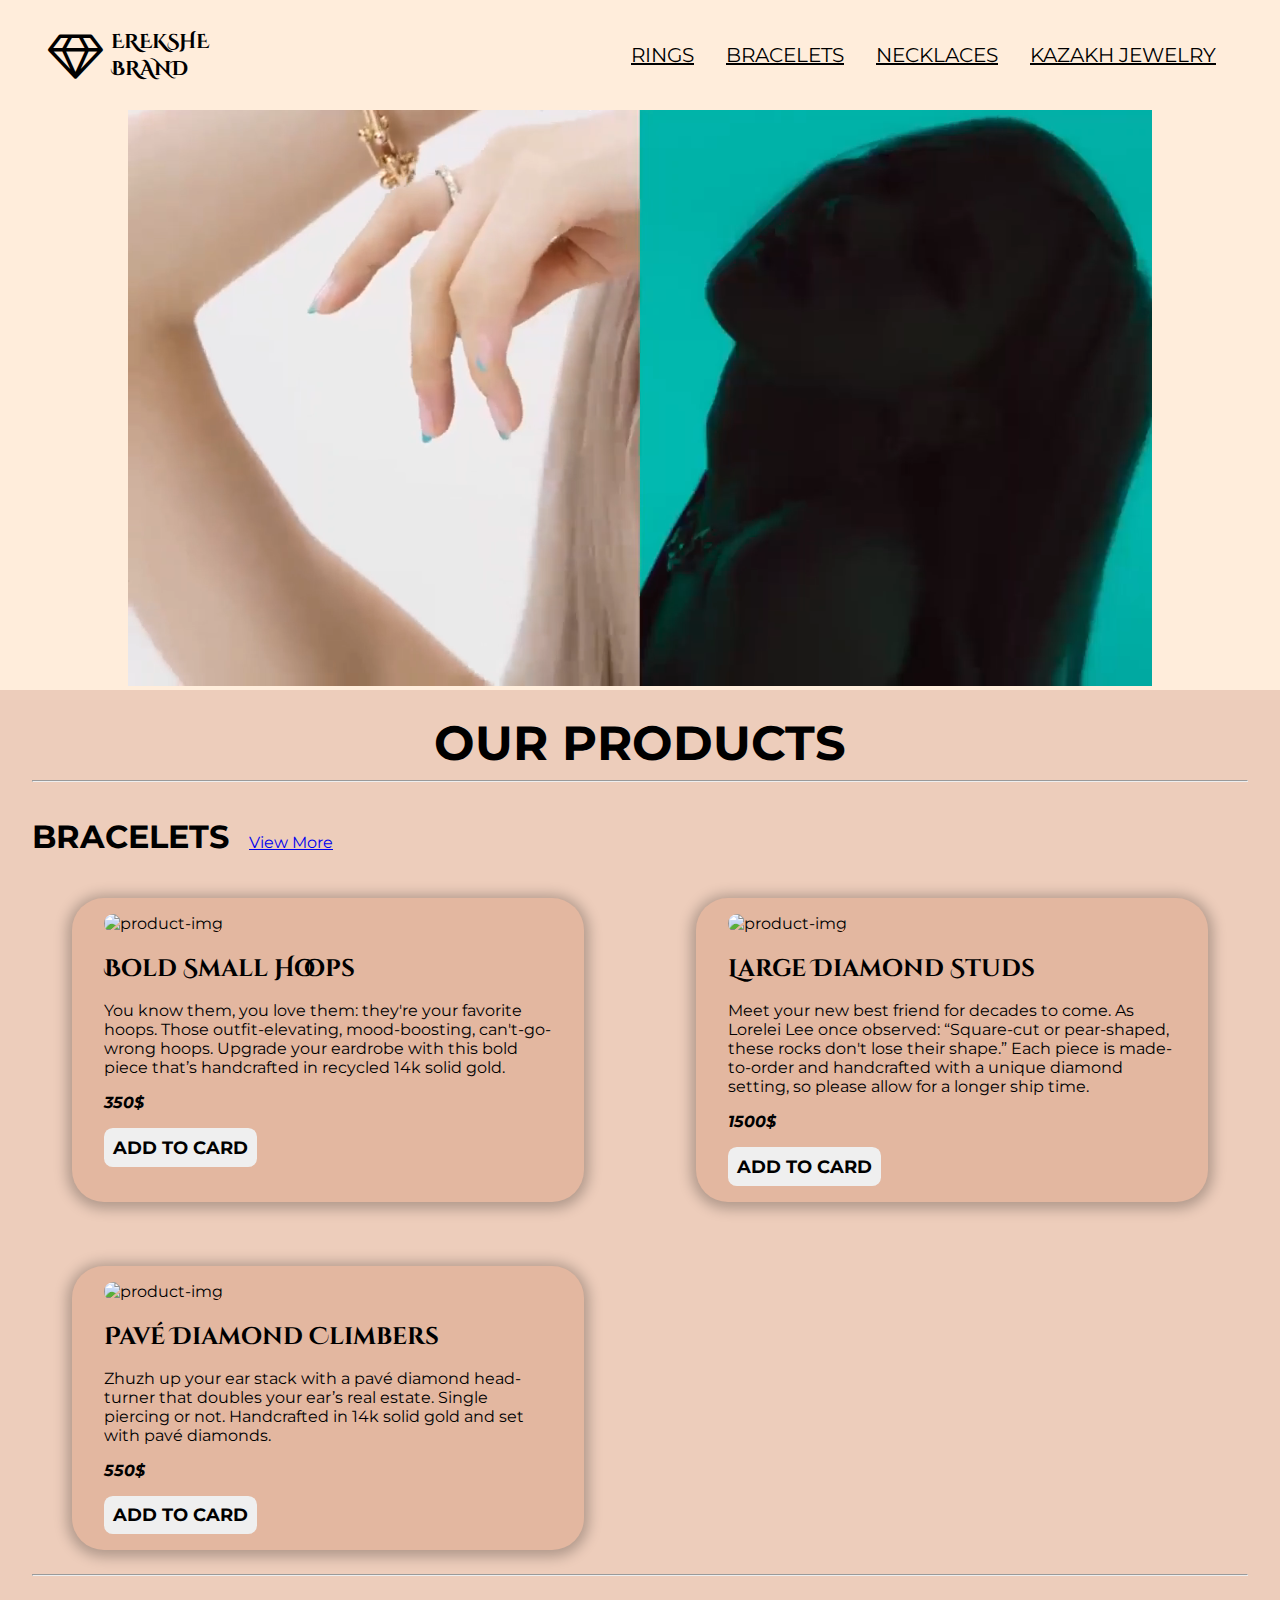
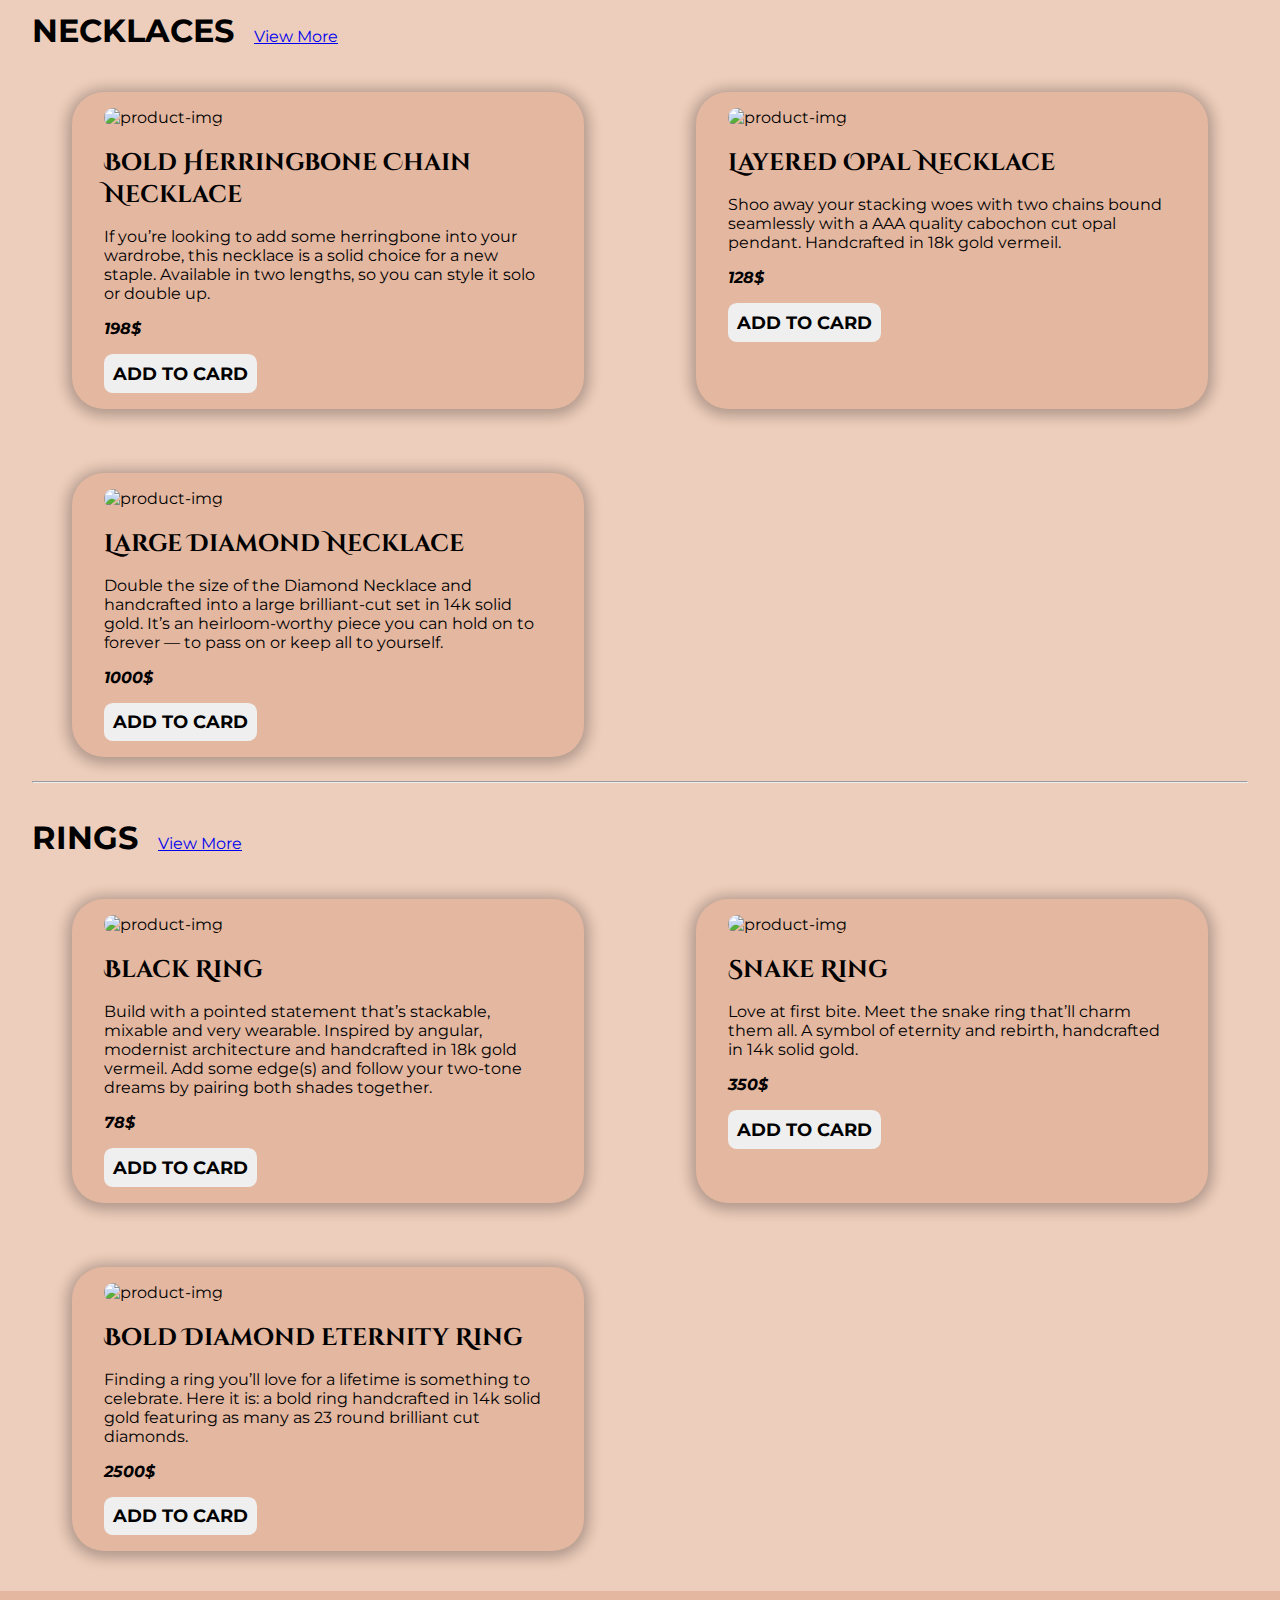
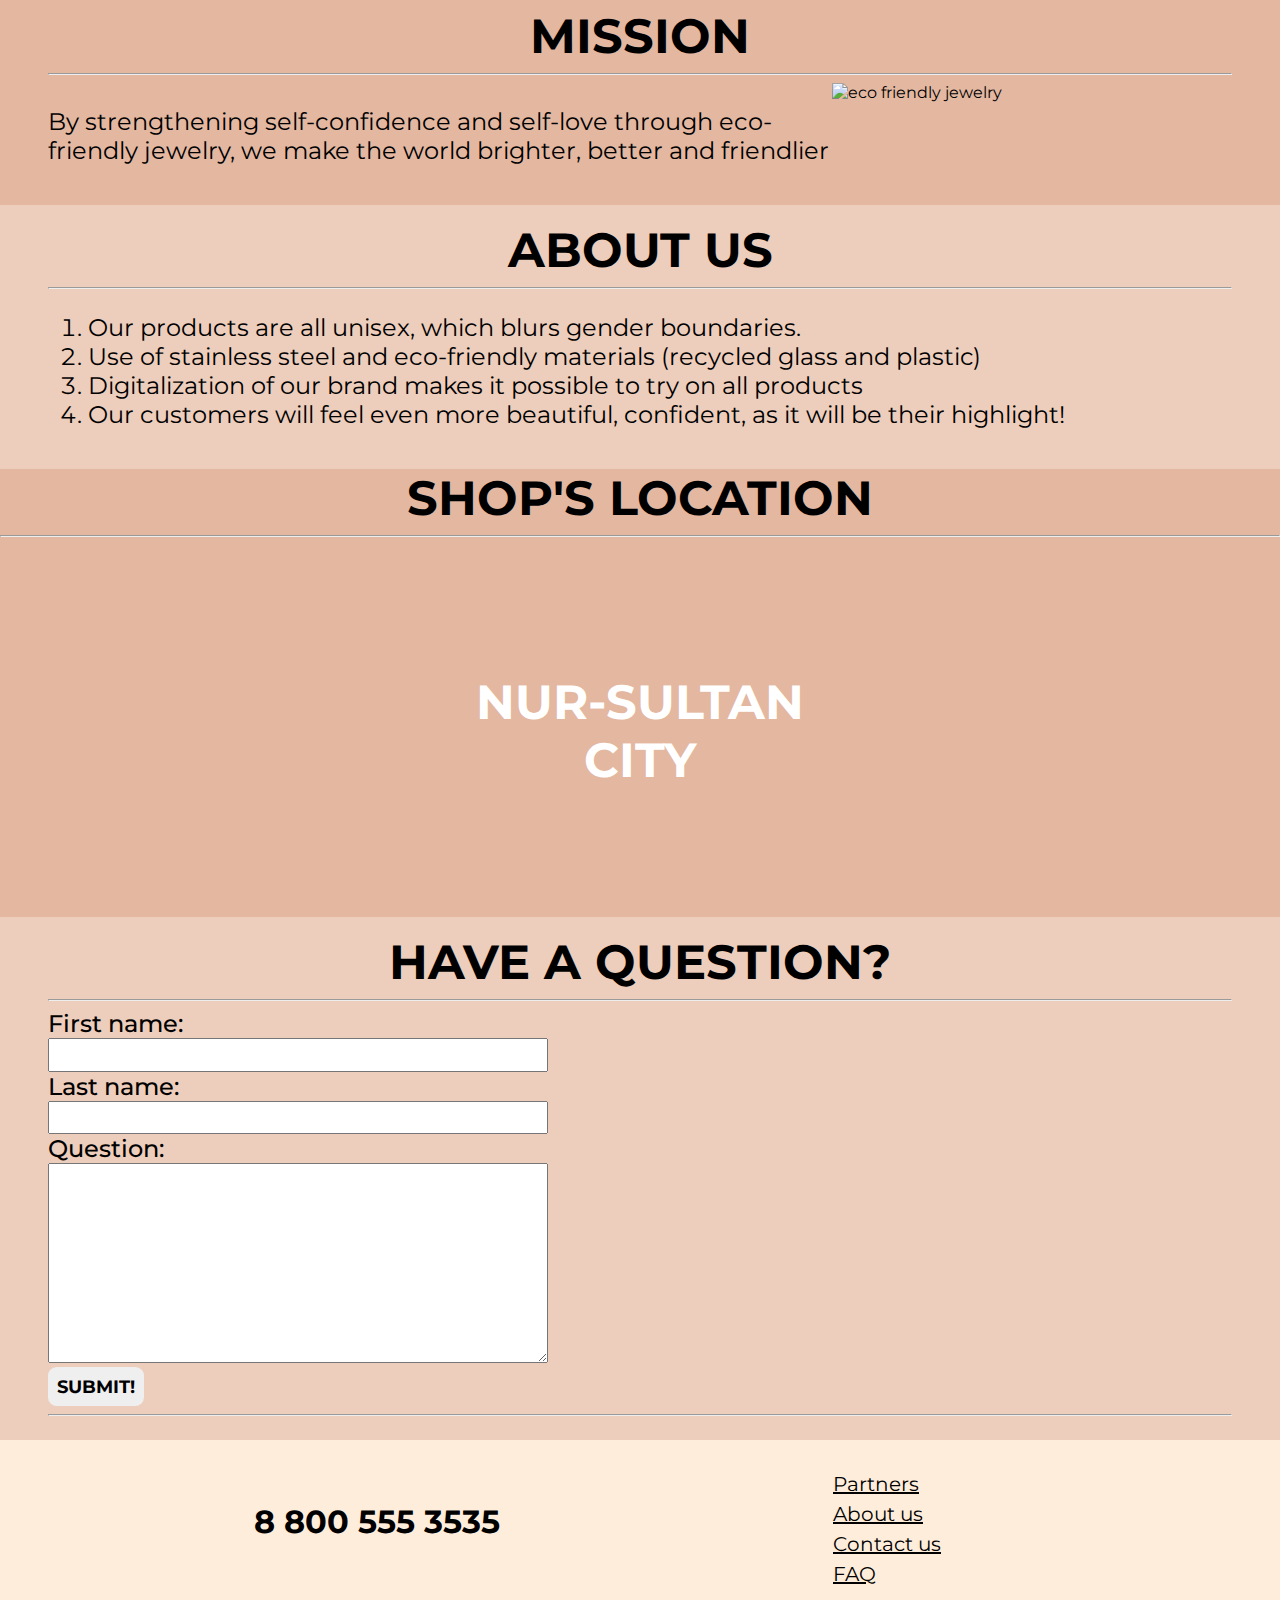
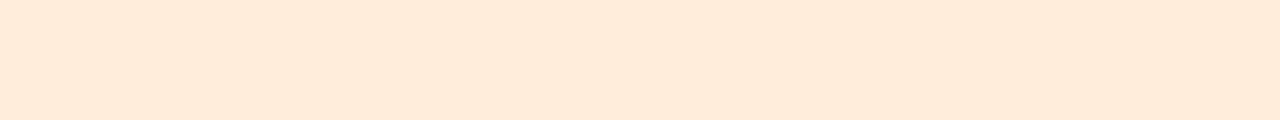
==== index.html @ 497c7818 "added new pages and video" ====
<!DOCTYPE html> 
<html lang="en"> 
 
<head> 
    <meta charset="UTF-8">
    <title>Online Jewely Store</title>
    <link rel="icon" type="image/jpg" href="favicon.ico"/>
    <link rel="stylesheet" href="style.css">
    <link rel="preconnect" href="https://fonts.googleapis.com">
    <link rel="preconnect" href="https://fonts.gstatic.com" crossorigin>
    <link href="https://fonts.googleapis.com/css2?family=Cinzel+Decorative:wght@400;700;900&display=swap" rel="stylesheet">
    <link rel="preconnect" href="https://fonts.googleapis.com">
    <link rel="preconnect" href="https://fonts.gstatic.com" crossorigin>
    <link href="https://fonts.googleapis.com/css2?family=Montserrat:ital,wght@0,100;0,200;0,300;0,400;0,500;0,600;0,700;0,800;0,900;1,100;1,200;1,300;1,400;1,500;1,600;1,700;1,800;1,900&display=swap" rel="stylesheet">
    <link rel="stylesheet" href="https://cdnjs.cloudflare.com/ajax/libs/font-awesome/4.7.0/css/font-awesome.min.css">
</head>

<body>
    <!------ NAVBAR ------>
    <header>
        <a class="nav-logo" href="/erekshe">
            <i class="fa fa-diamond" style="font-size: 3rem"></i>
            <p class="logo-text">EREKSHE<br>BRAND</p>
        </a>
        <ul class="nav-menu">
            <li class="nav-list-item">
                <a href="/erekshe/rings.html" class="nav-link">RINGS</a>
            </li>
            <li class="nav-list-item">
                <a href="/erekshe/bracelets.html" class="nav-link">BRACELETS</a>
            </li>
            <li class="nav-list-item">
                <a href="/erekhse/necklaces.html" class="nav-link">NECKLACES</a>
            </li>
            <li class="nav-list-item">
                <a href="#" class="nav-link">KAZAKH JEWELRY</a>
            </li>
        </ul>
    </header>
    <!-- ---- ----- ------>


    <!------ MAIN ------>
    <section class="main">
        <video width="80%" height="40%" autoplay muted>
            <source src="advertisement.mp4" type="video/mp4">
        </video>
    </section>

    <section class="products-showcase">
        <h1 class="section-header">OUR PRODUCTS</h1>
        <hr>
        <div class="earings">
            <h2 class="section-subheader">BRACELETS</h2> <a class="more-link" href="/erekshe/bracelets.html">View More</a>
            <div class="division">
                <div class="product">
                    <img class="product-img" src="https://static.mejuri.com/mejuri-com/image/fetch/c_scale,f_auto,q_60,w_1500/https://static.mejuri.com/legacy-front/production/system/spree/products/23692/original/0_Bold_Hoops_15mm_FrontAngled.jpg?1645652697" alt="product-img">
                    <h2 class="name">Bold Small Hoops</h2>
                    <p class="description">You know them, you love them: they're your favorite hoops. Those outfit-elevating, mood-boosting, can't-go-wrong hoops. Upgrade your eardrobe with this bold piece that’s handcrafted in recycled 14k solid gold.<p>
                    <p class="price"><strong><em>350$</em></strong></p>
                    <button class="add-to-card"><strong>ADD TO CARD</strong></button>
                </div>
                <div class="product">
                    <img class="product-img" src="https://static.mejuri.com/mejuri-com/image/fetch/c_scale,f_auto,q_60,w_1500/https://static.mejuri.com/legacy-front/production/system/spree/products/18021/original/DiamondTennis_earring_yg_front.jpg?1605898821" alt="product-img">
                    <h2 class="name">Large Diamond Studs</h2>
                    <p class="description">Meet your new best friend for decades to come. As Lorelei Lee once observed: “Square-cut or pear-shaped, these rocks don't lose their shape.” Each piece is made-to-order and handcrafted with a unique diamond setting, so please allow for a longer ship time.<p>
                    <p class="price"><strong><em>1500$</em></strong></p>
                    <button class="add-to-card"><strong>ADD TO CARD</strong></button>
                </div>
                <div class="product">
                    <img class="product-img" src="https://static.mejuri.com/mejuri-com/image/fetch/c_scale,f_auto,q_60,w_1500/https://static.mejuri.com/legacy-front/production/system/spree/products/20202/original/0_Pave%CC%81DiamondClimber_earrings_yg_hero_Comp.jpg?1622670368" alt="product-img">
                    <h2 class="name">Pavé Diamond Climbers</h2>
                    <p class="description">Zhuzh up your ear stack with a pavé diamond head-turner that doubles your ear’s real estate. Single piercing or not. Handcrafted in 14k solid gold and set with pavé diamonds.<p>
                    <p class="price"><strong><em>550$</em></strong></p>
                    <button class="add-to-card"><strong>ADD TO CARD</strong></button>
                </div>
            </div>
        </div>
        <hr>
        <div class="necklaces">
            <h2 class="section-subheader">NECKLACES</h2> <a class="more-link" href="/erekhse/necklaces.html">View More</a>
            <div class="division">
                <div class="product">
                    <img class="product-img" src="https://static.mejuri.com/mejuri-com/image/fetch/c_scale,f_auto,q_60,w_1500/https://static.mejuri.com/legacy-front/production/system/spree/products/16917/original/Herringbone_necklace_v_hero_0179.jpg?1605794204" alt="product-img">
                    <h2 class="name">Bold Herringbone Chain Necklace</h2>
                    <p class="description">If you’re looking to add some herringbone into your wardrobe, this necklace is a solid choice for a new staple. Available in two lengths, so you can style it solo or double up.<p>
                    <p class="price"><strong><em>198$</em></strong></p>
                    <button class="add-to-card"><strong>ADD TO CARD</strong></button>
                </div>
                <div class="product">
                    <img class="product-img" src="https://static.mejuri.com/mejuri-com/image/fetch/c_scale,f_auto,q_60,w_1500/https://static.mejuri.com/legacy-front/production/system/spree/products/20931/original/0_LayeredOpalNecklace_Opal_V_Front_Hero.jpg?1629368883" alt="product-img">
                    <h2 class="name">Layered Opal Necklace</h2>
                    <p class="description">Shoo away your stacking woes with two chains bound seamlessly with a AAA quality cabochon cut opal pendant. Handcrafted in 18k gold vermeil.<p>
                    <p class="price"><strong><em>128$</em></strong></p>
                    <button class="add-to-card"><strong>ADD TO CARD</strong></button>
                </div>
                <div class="product">
                    <img class="product-img" src="https://static.mejuri.com/mejuri-com/image/fetch/c_scale,f_auto,q_60,w_1500/https://static.mejuri.com/legacy-front/production/system/spree/products/20202/original/0_Pave%CC%81DiamondClimber_earrings_yg_hero_Comp.jpg?1622670368" alt="product-img">
                    <h2 class="name">Large Diamond Necklace</h2>
                    <p class="description">Double the size of the Diamond Necklace and handcrafted into a large brilliant-cut set in 14k solid gold. It’s an heirloom-worthy piece you can hold on to forever — to pass on or keep all to yourself.<p>
                    <p class="price"><strong><em>1000$</em></strong></p>
                    <button class="add-to-card"><strong>ADD TO CARD</strong></button>
                </div>
            </div>
        </div>
        <hr>
        <div class="rings">
            <h2 class="section-subheader">RINGS</h2> <a class="more-link" href="/erekshe/rings.html">View More</a>
            <div class="division">
                <div class="product">
                    <img class="product-img" src="https://static.mejuri.com/mejuri-com/image/fetch/c_scale,f_auto,q_60,w_1500/https://static.mejuri.com/legacy-front/production/system/spree/products/23580/original/0_BlockRing_V_Hero.jpg?1645028890" alt="product-img">
                    <h2 class="name">Black Ring</h2>
                    <p class="description">Build with a pointed statement that’s stackable, mixable and very wearable. Inspired by angular, modernist architecture and handcrafted in 18k gold vermeil. Add some edge(s) and follow your two-tone dreams by pairing both shades together.<p>
                    <p class="price"><strong><em>78$</em></strong></p>
                    <button class="add-to-card"><strong>ADD TO CARD</strong></button>
                </div>
                <div class="product">
                    <img class="product-img" src="https://static.mejuri.com/mejuri-com/image/fetch/c_scale,f_auto,q_60,w_1500/https://static.mejuri.com/legacy-front/production/system/spree/products/18587/original/Snake_ring_yg_hero0394.jpg?1606424362" alt="product-img">
                    <h2 class="name">Snake Ring</h2>
                    <p class="description">Love at first bite. Meet the snake ring that’ll charm them all. A symbol of eternity and rebirth, handcrafted in 14k solid gold.<p>
                    <p class="price"><strong><em>350$</em></strong></p>
                    <button class="add-to-card"><strong>ADD TO CARD</strong></button>
                </div>
                <div class="product">
                    <img class="product-img" src="https://static.mejuri.com/mejuri-com/image/fetch/c_scale,f_auto,q_60,w_1500/https://static.mejuri.com/legacy-front/production/system/spree/products/22552/original/1_BoldDiamondEternityRing_YG_Hero.jpg?1635540708" alt="product-img">
                    <h2 class="name">Bold Diamond Eternity Ring</h2>
                    <p class="description">Finding a ring you’ll love for a lifetime is something to celebrate. Here it is: a bold ring handcrafted in 14k solid gold featuring as many as 23 round brilliant cut diamonds.<p>
                    <p class="price"><strong><em>2500$</em></strong></p>
                    <button class="add-to-card"><strong>ADD TO CARD</strong></button>
                </div>
            </div>
        </div>
    </section>

    <section class="mission">
        <h1 class="section-header">MISSION</h1>
        <hr>
        <div class="sub-mission">
            <p class="mission-desc">By strengthening self-confidence
                and self-love through eco-friendly
                jewelry, we make the world
                brighter, better and friendlier</p>
            <img class="mission-img" src="https://cdn-academyblog.pressidium.com/wp-content/uploads/2019/11/Ethical-Jewelry_JEM_077_Enlightened_Majesty_Courage-Chest-Piece_Azita-Mireshghi.jpg" alt="eco friendly jewelry">
        </div>
    </section>
        
    <section class="among-us">
        <h1 class="section-header">ABOUT US</h1>
        <hr>
        <ol class="about-us-list">
            <li>Our products are all unisex, which blurs gender boundaries.</li>
            <li>Use of stainless steel and eco-friendly materials (recycled glass
                and plastic)</li>
            <li>Digitalization of our brand makes it possible to try on all
                products</li>
            <li>Our customers will feel even more beautiful, confident, as it will
                be their highlight!</li>
        </ol>
    </section>

    <section class="location">
        <h1 class="section-header">SHOP'S LOCATION</h1>
        <hr>
        <div class="our-location">
            <div class="section-header location-name">NUR-SULTAN<br>CITY</div>
        </div>
    </section>

    <section class="question">
        <h1 class="section-header">HAVE A QUESTION?</h1>
        <hr>
        <form>
            <label for="fname">First name:</label><br>
            <input type="text" id="fname" name="fname"><br>
            <label for="lname">Last name:</label><br>
            <input type="text" id="lname" name="lname"><br>
            <label for="question">Question:</label><br>
            <textarea id="question"></textarea><br>
            <button class="add-to-card"><strong>SUBMIT!</strong></button>
        </form>
        <hr>
    </section>
    <!-- ---- ----- ------>
    <!------ FOOTER ------>
    <footer>
        <div class="footer">
            <div class="footer-main">
                <div class="footer-info">
                    <h1 class="footer-number">
                        8 800 555 3535
                    </h1>
                </div>

                <div class="footer-links">
                    <div class="footer-nav">
                        <ul class="footer-list">
                            <li class="footer-list-item">
                                <a href="#" class="footer-link" >Partners</a>
                            </li>
                            <li class="footer-list-item">
                                <a href="#" class="footer-link" >About us</a>
                            </li>
                            <li class="footer-list-item">
                                <a href="#" class="footer-link" >Contact us</a>
                            </li>
                            <li class="footer-list-item">
                                <a href="#" class="footer-link" >FAQ</a>
                            </li>
                         </ul>
                    </div>
                </div>
            </div>
        </div>
    </footer>
    <!-- ---- ----- ------>
</body>
---- style.css ----
/*=============
  Genereal
===============*/

*{
  box-sizing: border-box;
}

:root{
  --black-color: #000000;
  --white-color: #FFFFFF;
  /* --brown-color: #BF9270; */
  --chocolate-color: #E3B7A0;
  --accent-color: #EDCDBB;
  --beige-color: #FFEDDB;
}

html{
    background-color: var(--beige-color);
}

body{
    margin: 0;
}

img{
  max-width: 100%;
}

ul{
  list-style: none;
  padding: 0;
  margin: auto 0;
}

header{
    background-color: var(--beige-color);
    display: flex;
    justify-content: space-between;
    padding: 0.5em 3em;
}

footer{
  background-color: var(--beige-color);
  flex-wrap: wrap;
  max-width: 900px;
  margin: 0 auto;
  justify-content: space-between;
  padding: 2em 2em;
}

h1{
  margin: 0;
}

label{
    font-size: 1.5rem;
    font-weight: 500;
}

input, textarea{
    width: 500px;
    padding: 0.5em;
    font-size: 1.125;
}

textarea{
    height: 200px;
}

/*=============
  Typography
===============*/

/* fonts */
*{
    font-family: 'Montserrat', sans-serif;
}

.footer-link,
.nav-link{
    color: var(--black-color);
    font-size: 1.25rem;
}

.add-to-card{
    font-size: 1.1rem;
}

.nav-logo{
    text-decoration: none;
    color: var(--black-color)
}

.logo-text{
    font-family: 'Cinzel Decorative', cursive;
    font-size: 1.25rem;
    margin-left: 0.5rem;
    font-weight: bold;
}

.section-header{
    text-align: center;
    font-size: 3rem;
}

.section-subheader{
    font-size: 2rem;
}


.product > .name{
    font-family: 'Cinzel Decorative', cursive;
}

.mission-desc{
    font-size: 1.5rem;
}

.about-us-list{
    font-size: 1.5rem;
}

/*=============
  Layout
===============*/

/* navbar */
.nav-menu{
    display: flex;
}

.nav-list-item{
    padding: 1em;
}

.nav-logo{
    display: flex;
    align-items: center;
}


/* showcase */
.main{
    text-align: center;
}

.products-showcase{
    background-color: var(--accent-color);
    padding: 1.5em 2em;
}

.more-link{
    display: inline-block;
    margin: 1em 1em;
}

.section-subheader{
    display: inline-block;
}

.division{
    display: grid;
    gap: 2em;
    grid-template-columns: repeat(auto-fill, minmax(400px, 1fr));
}

.product{
    background-color: var(--chocolate-color);
    padding: 1em 2em;
    border-radius: 2rem;
    box-shadow: 0px 2px 13px 5px rgba(0, 0, 0, 0.25);
    margin: 1em 2.5em;
}

.product > .name{
    margin-bottom: 0;
}

.product > .product-img{
    border-radius: 2.5rem;
}

.add-to-card{
    cursor: pointer;
    border-radius: 0.5em;
    border: none;
    padding: 0.5em;
    outline: none;
}

.add-to-card:hover{
    opacity: 0.9;
}

.add-to-card:active{
    opacity: 0.7;
}

/* mission */
.sub-mission{
    display: flex;
}

.mission-desc{
    flex: 30%;
}

.mission-img{
    max-width: 400px;
    flex: 70%;
}

.location,
.mission{
    background-color: var(--chocolate-color);
}

.question,
.among-us{
    background-color: var(--accent-color);
}

.among-us,
.mission,
.question{
    padding: 1em 3em;
}

/* location */
.our-location{
    background-image: url("https://upload.wikimedia.org/wikipedia/commons/c/cc/Nur-Sultan_at_the_evening_%28cropped%29.jpg");
    background-repeat: no-repeat;
    background-attachment: fixed;
    background-size: 100% 100%;

    padding-bottom: 10%;
    padding-top: 10%;
}

.location-name{
    color: var(--white-color);
    font-weight: bold;
}

/* footer */
.footer{
  background-color: var(--beige-color);
  flex-wrap: wrap;
  max-width: 900px;
  margin: 0 auto;
  justify-content: space-between;
  padding: 0 2em;
  padding-bottom: 3em;
}

.footer-info{
  flex: 75%;
}

.footer-links{
  flex: 25%;
}

.footer-main{
  display: flex;
  margin-bottom: 3em;
  align-items: center;
}

.footer-number{
  margin: 0;
  margin-bottom: 0.625em;
}

.footer-link:hover{
  opacity: 0.8;
}

.footer-list-item{
  margin-bottom: 0.375em;
}
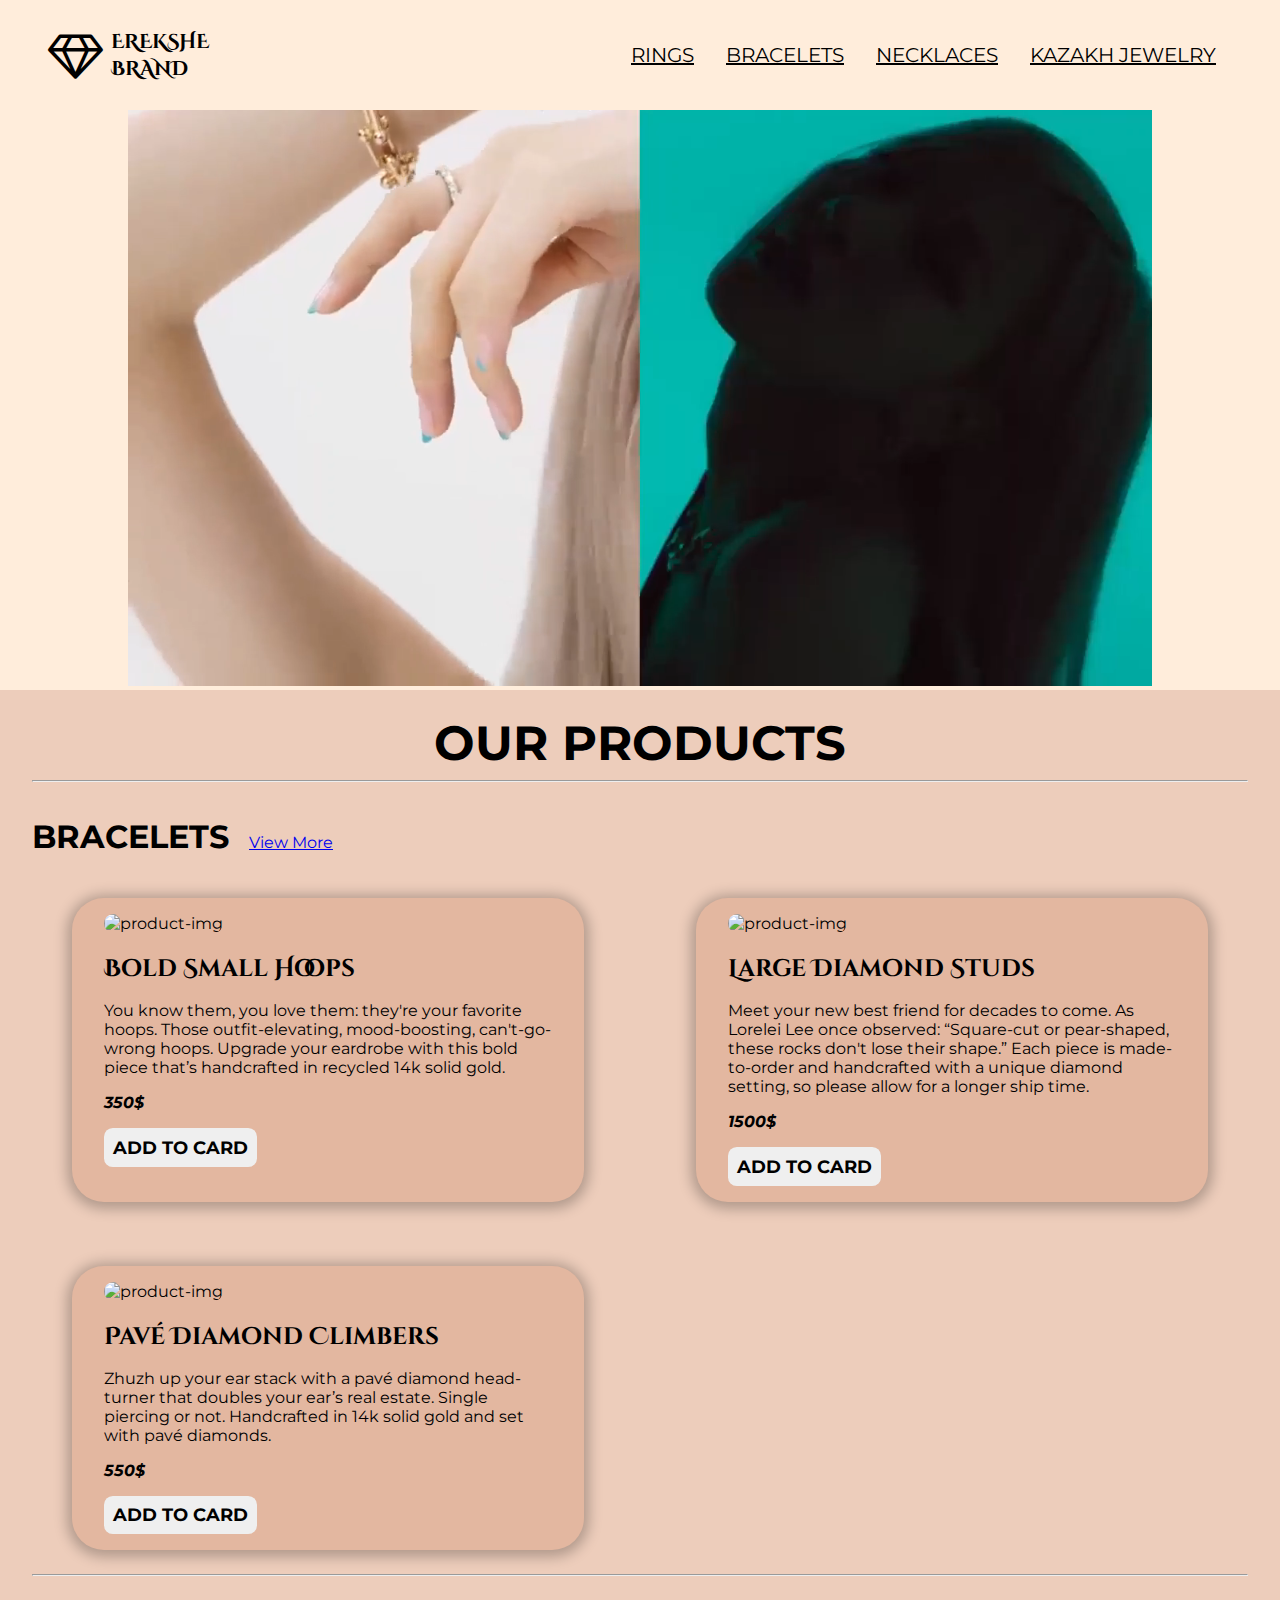
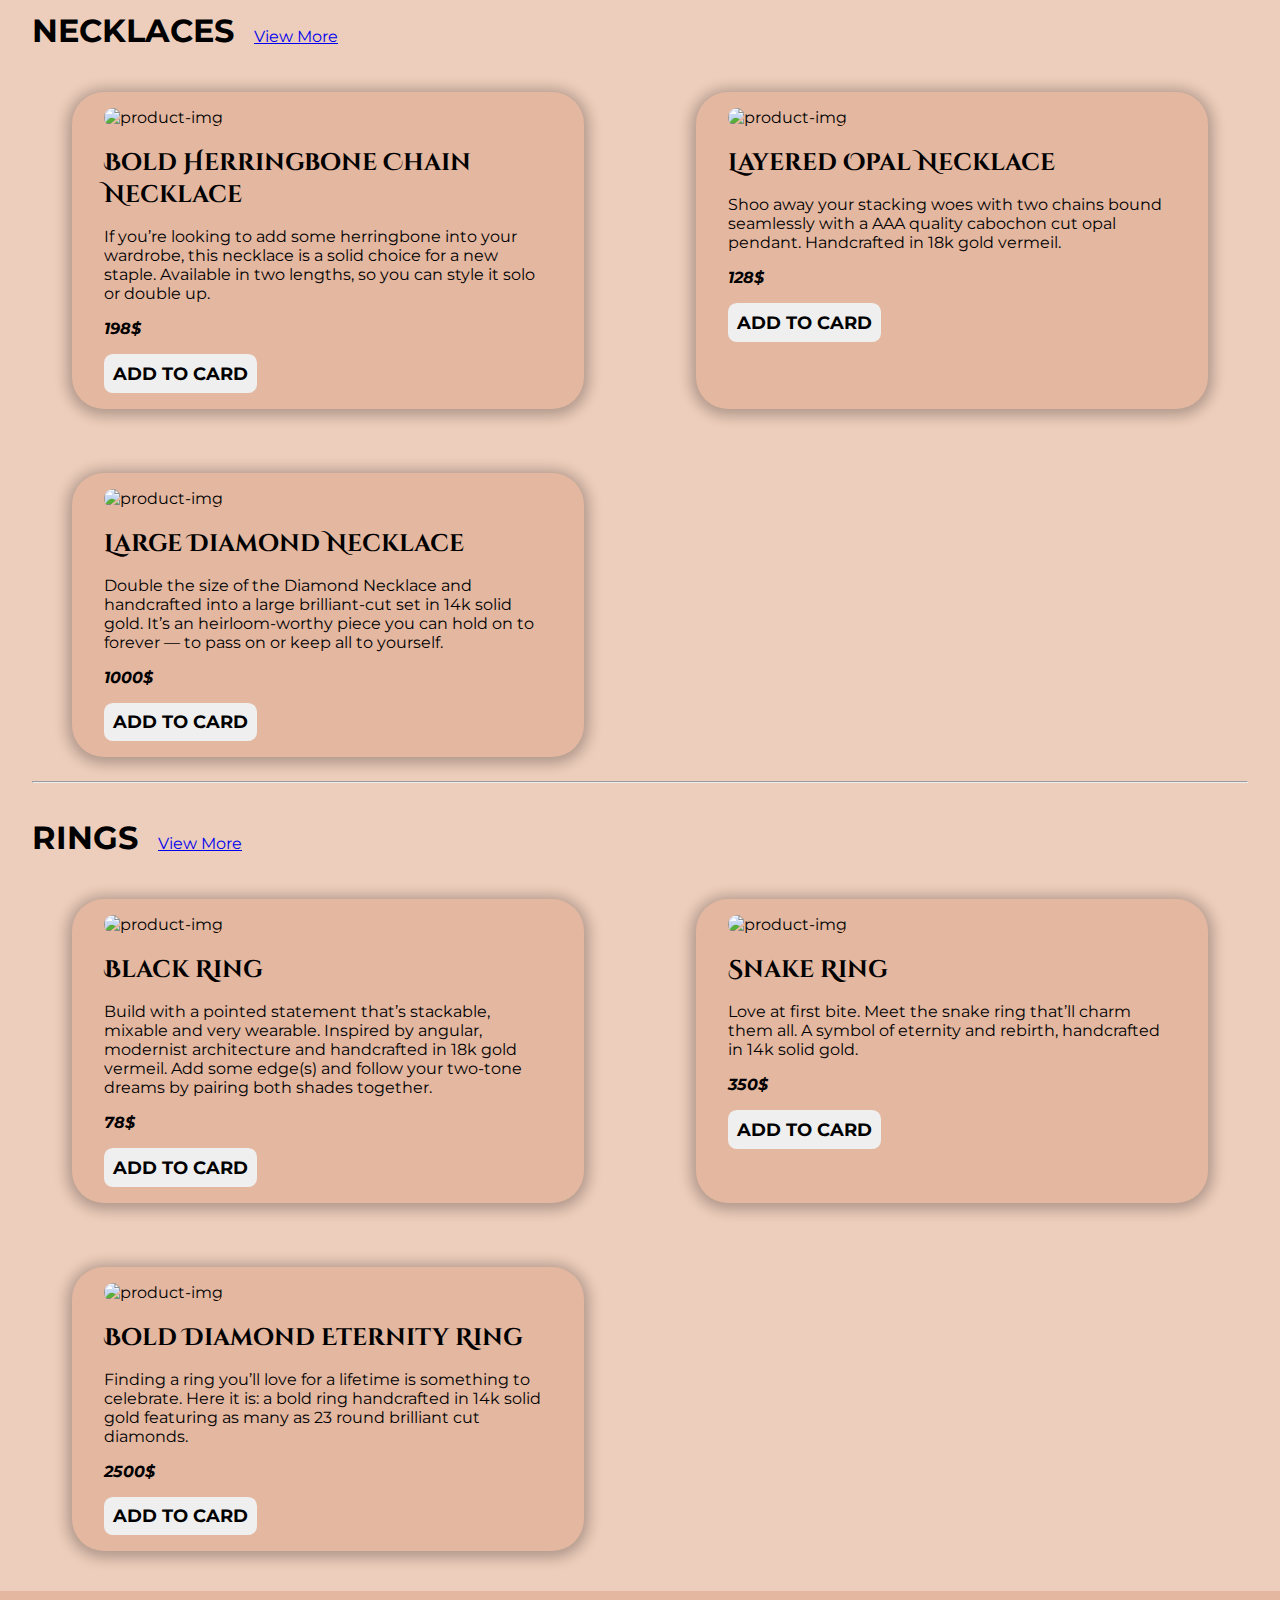
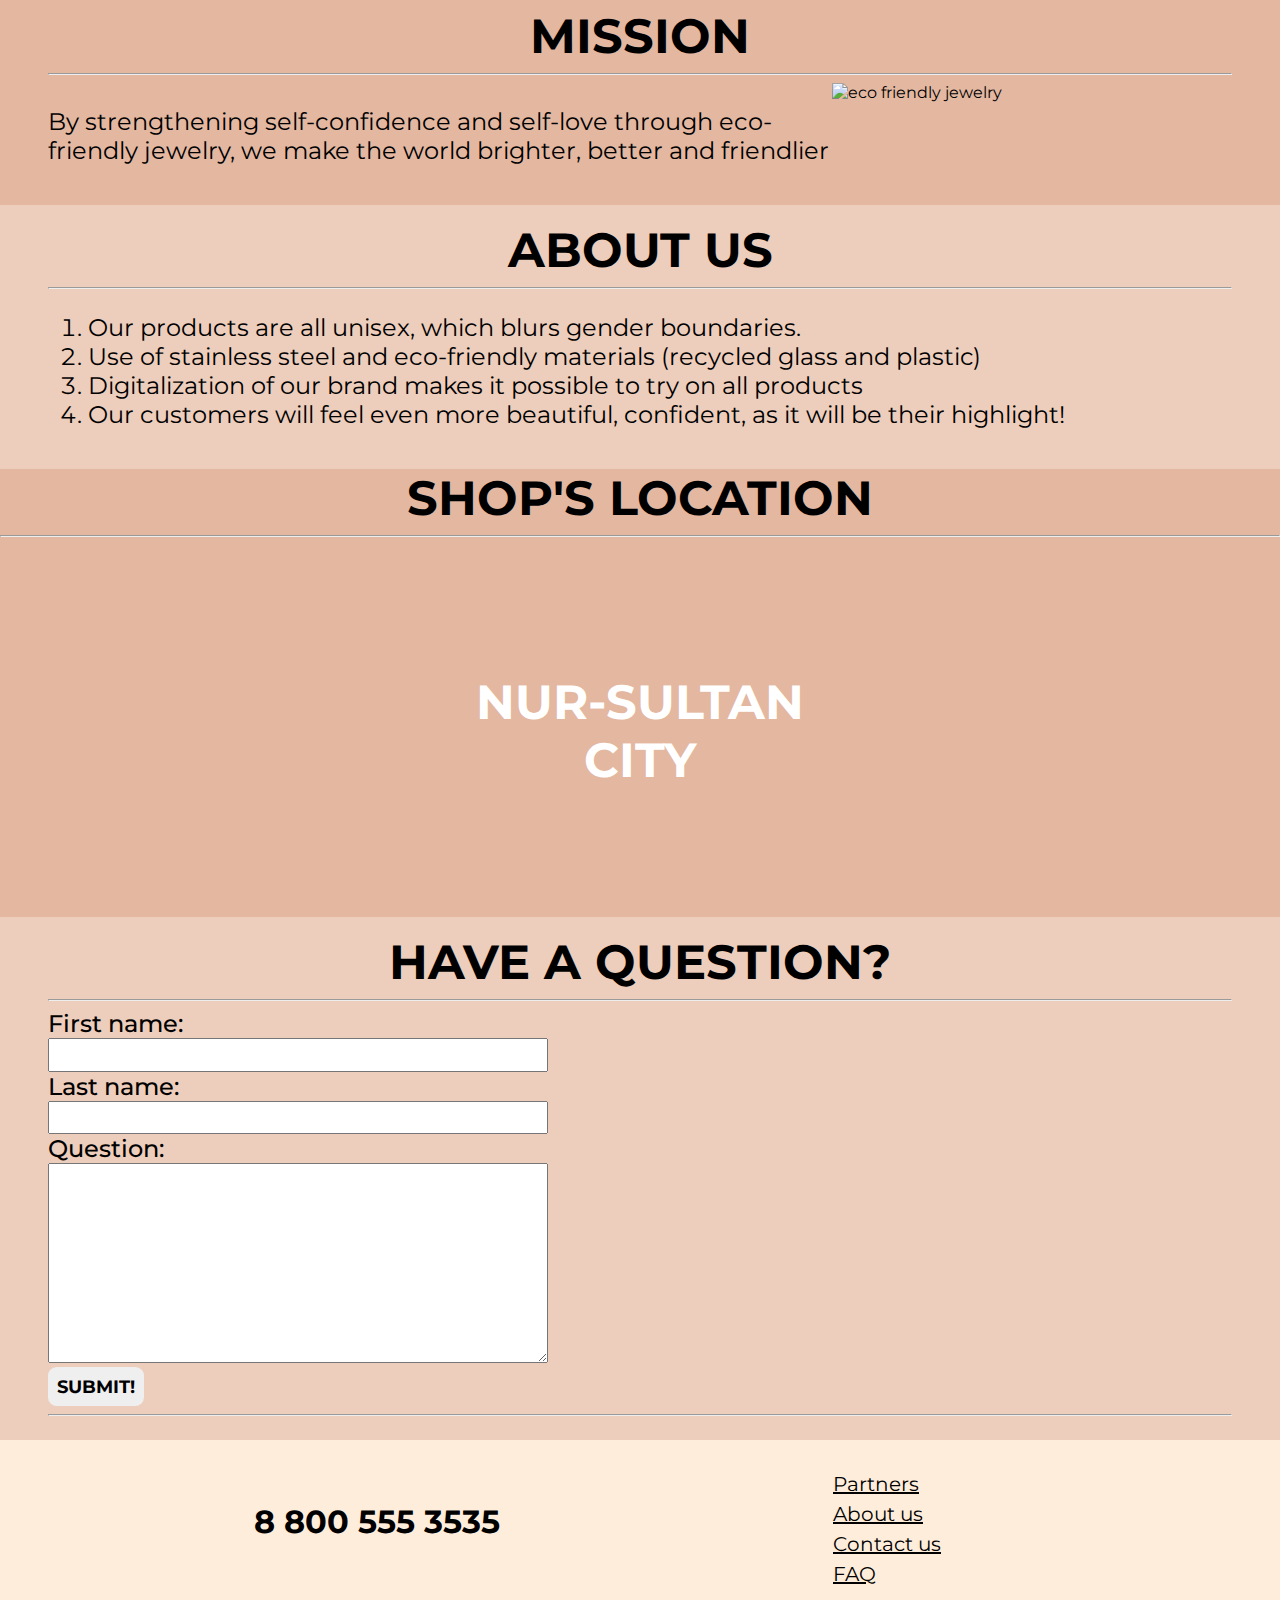
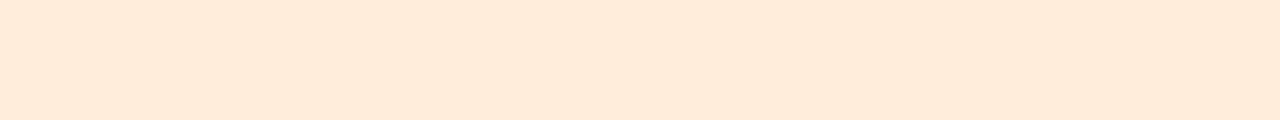
==== commit 6ad7bcbf: "fixed necklaces link" ====
--- a/index.html
+++ b/index.html
@@ -30,7 +30,7 @@
                 <a href="/erekshe/bracelets.html" class="nav-link">BRACELETS</a>
             </li>
             <li class="nav-list-item">
-                <a href="/erekhse/necklaces.html" class="nav-link">NECKLACES</a>
+                <a href="/erekshe/necklaces.html" class="nav-link">NECKLACES</a>
             </li>
             <li class="nav-list-item">
                 <a href="#" class="nav-link">KAZAKH JEWELRY</a>
